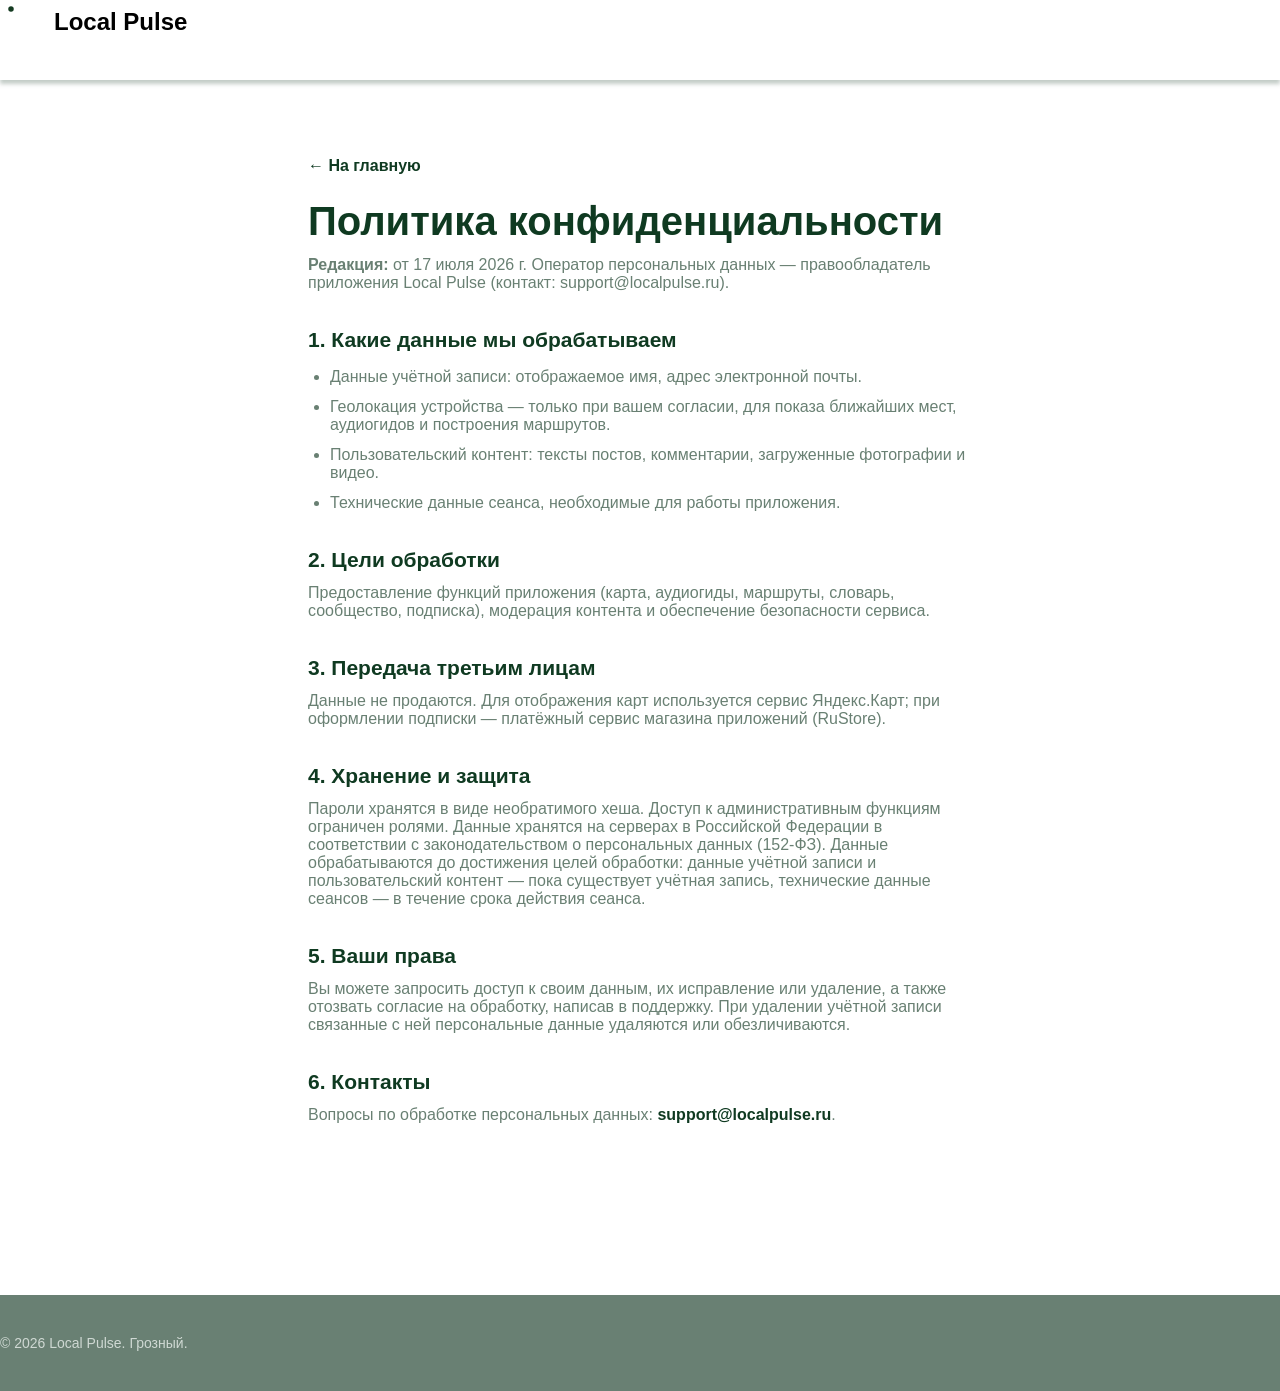
==== privacy.html @ 08d47c0d "Update landing copy" ====
<!DOCTYPE html>
<html lang="ru">
<head>
  <meta charset="UTF-8" />
  <meta name="viewport" content="width=device-width, initial-scale=1.0" />
  <title>Политика конфиденциальности — Local Pulse</title>
  <link rel="stylesheet" href="styles.css" />
  <style>
    .doc { max-width: 760px; margin: 0 auto; padding: clamp(32px,6vw,80px) clamp(16px,5vw,48px); }
    .doc h1 { color: var(--green); font-size: clamp(28px,4vw,40px); }
    .doc h2 { color: var(--green); font-size: 21px; margin-top: 36px; }
    .doc p, .doc li { color: var(--muted); margin-top: 12px; font-size: 16px; }
    .doc ul { padding-left: 22px; }
    .doc .back { display: inline-block; margin-bottom: 24px; color: var(--green); font-weight: 700; }
  </style>
</head>
<body>
  <header class="site-header">
    <a class="brand" href="index.html">
      <span class="brand-mark" aria-hidden="true"><svg viewBox="0 0 24 24" width="22" height="22" fill="none"><path d="M12 2C7.6 2 4 5.5 4 9.9 4 15.6 12 22 12 22s8-6.4 8-12.1C20 5.5 16.4 2 12 2Z" fill="#fff"/><circle cx="12" cy="9.8" r="3" fill="#153B21"/></svg></span>
      Local Pulse
    </a>
  </header>
  <main class="doc">
    <a class="back" href="index.html">← На главную</a>
    <h1>Политика конфиденциальности</h1>
    <p><b>Редакция:</b> от 17 июля 2026 г. Оператор персональных данных — правообладатель приложения Local Pulse (контакт: support@localpulse.ru).</p>

    <h2>1. Какие данные мы обрабатываем</h2>
    <ul>
      <li>Данные учётной записи: отображаемое имя, адрес электронной почты.</li>
      <li>Геолокация устройства — только при вашем согласии, для показа ближайших мест, аудиогидов и построения маршрутов.</li>
      <li>Пользовательский контент: тексты постов, комментарии, загруженные фотографии и видео.</li>
      <li>Технические данные сеанса, необходимые для работы приложения.</li>
    </ul>

    <h2>2. Цели обработки</h2>
    <p>Предоставление функций приложения (карта, аудиогиды, маршруты, словарь, сообщество, подписка), модерация контента и обеспечение безопасности сервиса.</p>

    <h2>3. Передача третьим лицам</h2>
    <p>Данные не продаются. Для отображения карт используется сервис Яндекс.Карт; при оформлении подписки — платёжный сервис магазина приложений (RuStore).</p>

    <h2>4. Хранение и защита</h2>
    <p>Пароли хранятся в виде необратимого хеша. Доступ к административным функциям ограничен ролями. Данные хранятся на серверах в Российской Федерации в соответствии с законодательством о персональных данных (152-ФЗ). Данные обрабатываются до достижения целей обработки: данные учётной записи и пользовательский контент — пока существует учётная запись, технические данные сеансов — в течение срока действия сеанса.</p>

    <h2>5. Ваши права</h2>
    <p>Вы можете запросить доступ к своим данным, их исправление или удаление, а также отозвать согласие на обработку, написав в поддержку. При удалении учётной записи связанные с ней персональные данные удаляются или обезличиваются.</p>

    <h2>6. Контакты</h2>
    <p>Вопросы по обработке персональных данных: <a href="mailto:support@localpulse.ru" style="color:var(--green);font-weight:600">support@localpulse.ru</a>.</p>
  </main>
  <footer class="site-footer">
    <p class="footer-copy">© 2026 Local Pulse. Грозный.</p>
  </footer>
</body>
</html>
---- styles.css ----
:root {
  --green: #0f3a21;
  --green-deep: #0d331d;
  --sage: #698073;
  --sage-light: #cfd8d3;
  --ink: #000000;
  --muted: #698073;
  --white: #ffffff;
  --panel: #f1f1f2;
  --frame: 1000px;
  --radius: 15px;
}

* {
  box-sizing: border-box;
}

html {
  scroll-behavior: smooth;
}

body {
  margin: 0;
  background: var(--white);
  color: var(--ink);
  font-family: "Inter", -apple-system, BlinkMacSystemFont, "Segoe UI", Roboto, Arial, sans-serif;
  -webkit-font-smoothing: antialiased;
}

h1,
h2,
h3,
h4,
p {
  margin: 0;
}

a {
  color: inherit;
  text-decoration: none;
}

svg {
  display: block;
}

.site-header {
  position: sticky;
  top: 0;
  z-index: 10;
  width: 100%;
  height: 80px;
  background: var(--white);
  box-shadow: 0 4px 4px rgba(105, 128, 115, 0.4);
}

.header-inner {
  width: min(var(--frame), calc(100% - 48px));
  height: 100%;
  margin: 0 auto;
  display: flex;
  align-items: center;
  justify-content: space-between;
  gap: 40px;
}

.brand {
  display: inline-flex;
  align-items: center;
  gap: 10px;
  font-weight: 700;
  font-size: 24px;
  line-height: 1.2;
}

.brand--header {
  color: var(--green);
}

.brand-mark {
  width: 44px;
  height: 44px;
  border-radius: 12px;
  flex: none;
  display: block;
}

.header-nav {
  display: flex;
  align-items: center;
  gap: 40px;
  margin-left: auto;
  font-size: 16px;
  font-weight: 500;
}

.wrap {
  width: min(var(--frame), calc(100% - 48px));
  margin: 0 auto;
  padding: 74px 0 0;
  display: flex;
  flex-direction: column;
  gap: 94px;
}

.hero {
  display: flex;
  flex-direction: column;
  align-items: center;
  gap: 30px;
  text-align: center;
}

.hero h1 {
  max-width: 840px;
  font-size: 64px;
  line-height: 1.08;
  font-weight: 700;
}

.hero h1 span,
.section h2 span {
  color: var(--green);
}

.hero-sub {
  max-width: 1000px;
  color: var(--muted);
  font-size: 18px;
  line-height: 1.45;
  font-weight: 600;
}

.chips {
  display: flex;
  align-items: center;
  justify-content: center;
  gap: 20px;
  flex-wrap: wrap;
}

.chip-row {
  display: contents;
}

.chip {
  display: inline-flex;
  align-items: center;
  justify-content: center;
  gap: 10px;
  min-height: 44px;
  background: var(--white);
  border: 1px solid rgba(105, 128, 115, 0.4);
  border-radius: 14px;
  padding: 12px 14px;
  font-size: 14px;
  line-height: 1.2;
  font-weight: 500;
  color: var(--green);
  box-shadow: 0 0 5px rgba(15, 58, 33, 0.6);
}

.chip svg {
  width: 20px;
  height: 20px;
  flex: none;
  color: var(--green);
}

.support-section {
  display: grid;
  grid-template-columns: 390px 1fr;
  align-items: center;
  gap: 48px;
  padding: 28px;
  border: 1px solid rgba(105, 128, 115, 0.4);
  border-radius: var(--radius);
  background: linear-gradient(180deg, #ffffff 0%, #f7f9f7 100%);
  box-shadow: 0 0 10px rgba(15, 58, 33, 0.18);
}

.support-logos {
  display: grid;
  grid-template-columns: 1fr 1fr;
  align-items: center;
  gap: 18px;
}

.support-logos img {
  width: 100%;
  max-height: 120px;
  object-fit: contain;
  border-radius: 12px;
  background: var(--white);
  padding: 10px;
}

.support-logos img:nth-child(2) {
  padding: 0;
  background: var(--white);
}

.support-copy {
  display: flex;
  flex-direction: column;
  gap: 12px;
}

.support-copy h2 {
  font-size: 22px;
  line-height: 1.2;
  font-weight: 700;
  color: var(--green);
}

.support-copy p {
  color: var(--ink);
  font-size: 16px;
  line-height: 1.45;
  font-weight: 500;
}

.section {
  display: flex;
  flex-direction: column;
  gap: 40px;
}

.section--center {
  align-items: center;
  text-align: center;
}

.section h2 {
  font-size: 32px;
  line-height: 1.2;
  font-weight: 700;
}

.section-sub {
  max-width: 524px;
  color: var(--muted);
  font-size: 16px;
  line-height: 1.25;
  font-weight: 600;
}

.section-body {
  color: var(--muted);
  font-size: 16px;
  line-height: 1.28;
  font-weight: 600;
  text-align: justify;
}

.why-cards {
  width: 100%;
  display: grid;
  grid-template-columns: repeat(3, 1fr);
  gap: 20px;
}

.why-card {
  min-height: 207px;
  display: flex;
  flex-direction: column;
  justify-content: center;
  gap: 20px;
  text-align: left;
  background: var(--sage-light);
  border-radius: var(--radius);
  padding: 16px;
  box-shadow: 0 0 10px rgba(15, 58, 33, 0.6);
}

.why-ico {
  display: grid;
  place-items: center;
  width: 64px;
  height: 64px;
  padding: 14px;
  background: var(--sage);
  border-radius: 8px;
  color: var(--sage-light);
}

.why-card:first-child .why-ico {
  background: transparent;
  color: var(--sage);
  padding: 0;
}

.why-ico svg {
  width: 36px;
  height: 36px;
}

.why-card:first-child .why-ico svg {
  width: 64px;
  height: 64px;
}

.why-text {
  display: flex;
  flex-direction: column;
  gap: 20px;
}

.why-card h3 {
  font-size: 14px;
  line-height: 1.2;
  font-weight: 700;
}

.why-card p {
  font-size: 14px;
  line-height: 1.22;
  font-weight: 500;
  text-align: justify;
}

.phones {
  width: 100%;
  display: flex;
  align-items: center;
  justify-content: space-between;
  gap: 20px;
}

.phone {
  width: 228.78px;
  border-radius: 38px;
  background: #050505;
  padding: 9px;
  box-shadow: 0 0 16px rgba(15, 58, 33, 0.42);
}

.phone-screen {
  border-radius: 24px;
  overflow: hidden;
  background: #000;
  aspect-ratio: 1206 / 2622;
}

.phone-screen img {
  width: 100%;
  height: 100%;
  object-fit: cover;
  display: block;
}

.split {
  display: grid;
  grid-template-columns: minmax(0, 457px) minmax(0, 1fr);
  align-items: center;
  gap: 69px;
}

.split-copy {
  display: flex;
  flex-direction: column;
  gap: 20px;
}

.split--offline {
  grid-template-columns: 457px 400px;
  justify-content: space-between;
  gap: 80px;
}

.offline-graphic {
  position: relative;
  width: 400px;
  min-height: 200px;
}

.offline-back {
  position: absolute;
  inset: 35px 0 auto 0;
  height: 132px;
  background: var(--sage-light);
  border-radius: var(--radius);
  box-shadow: 0 0 10px rgba(15, 58, 33, 0.6);
  transform: rotate(4deg);
}

.offline-card {
  position: relative;
  margin-top: 18px;
  background: var(--white);
  border-radius: var(--radius);
  padding: 18px 16px;
  box-shadow: 0 0 10px rgba(15, 58, 33, 0.6);
  display: flex;
  flex-direction: column;
  gap: 16px;
}

.offline-signal {
  display: flex;
  align-items: center;
  justify-content: center;
  gap: 18px;
  font-size: 20px;
}

.offline-signal .arr {
  color: var(--ink);
  font-weight: 700;
}

.offline-signal .off {
  opacity: 0.45;
}

.offline-signal .ok {
  color: var(--green);
  font-weight: 800;
}

.offline-route {
  display: flex;
  align-items: center;
  gap: 12px;
  background: var(--panel);
  border: 1px solid var(--sage);
  border-radius: var(--radius);
  padding: 10px;
}

.or-ico {
  display: grid;
  place-items: center;
  width: 44px;
  height: 44px;
  border-radius: 12px;
  background: var(--sage-light);
  color: var(--ink);
  flex: none;
}

.or-ico svg {
  width: 22px;
  height: 22px;
}

.or-text {
  flex: 1;
  font-size: 12px;
  line-height: 1.2;
  font-weight: 400;
  color: #454545;
}

.or-text b {
  display: block;
  color: var(--ink);
  font-size: 14px;
  line-height: 1.2;
  font-weight: 700;
}

.or-play {
  width: 44px;
  height: 44px;
  border-radius: 12px;
  background: var(--sage);
  color: var(--white);
  display: grid;
  place-items: center;
  font-size: 13px;
  flex: none;
}

.split--language {
  grid-template-columns: 390px 457px;
  gap: 153px;
}

.flashcards {
  position: relative;
  width: 390px;
  height: 282px;
}

.flash {
  position: absolute;
  width: 296px;
  min-height: 121px;
  background: var(--white);
  border-radius: 12px;
  padding: 12px 14px;
  display: flex;
  flex-direction: column;
  gap: 20px;
  white-space: nowrap;
}

.flash small {
  font-size: 14px;
  line-height: 1.2;
  font-weight: 400;
  color: var(--ink);
}

.flash b {
  font-size: 16px;
  line-height: 1.2;
  font-weight: 500;
  color: var(--ink);
}

.flash i {
  font-style: normal;
  font-size: 14px;
  line-height: 1.2;
  font-weight: 400;
  color: var(--muted);
}

.flash-a {
  left: 0;
  top: 8px;
  transform: rotate(-5.4deg);
  box-shadow: 0 0 10px rgba(15, 58, 33, 0.6);
}

.flash-b {
  left: 78px;
  top: 120px;
  transform: rotate(7.29deg);
  box-shadow: 6px 6px 7.5px rgba(15, 58, 33, 0.6);
}

.split--reviews {
  grid-template-columns: 457px 1fr;
}

.reviews {
  width: 100%;
  display: flex;
  flex-direction: column;
  gap: 20px;
}

.review {
  background: var(--white);
  border-radius: 12px;
  padding: 16px 14px;
  box-shadow: 0 0 5px rgba(15, 58, 33, 0.6);
  display: flex;
  flex-direction: column;
  gap: 15px;
}

.review-head {
  display: flex;
  align-items: center;
  gap: 10px;
}

.review-av {
  width: 44px;
  height: 44px;
  border-radius: 50%;
  background: var(--sage);
  color: var(--white);
  display: grid;
  place-items: center;
  font-weight: 500;
  font-size: 16px;
  flex: none;
}

.review-who {
  display: flex;
  flex-direction: column;
  gap: 10px;
}

.review-who b {
  font-size: 16px;
  line-height: 1.2;
  font-weight: 500;
  color: var(--ink);
}

.review-who small {
  font-size: 12px;
  line-height: 1.2;
  font-weight: 500;
  color: var(--muted);
}

.review p {
  font-size: 14px;
  line-height: 1.2;
  font-weight: 400;
  color: var(--ink);
  text-align: justify;
}

.faq {
  width: 100%;
  display: flex;
  flex-direction: column;
  gap: 18px;
}

.faq details {
  background: var(--white);
  border-radius: 12px;
  box-shadow: 0 0 2.5px rgba(15, 58, 33, 0.25);
  overflow: hidden;
}

.faq summary {
  list-style: none;
  cursor: pointer;
  padding: 30px 14px;
  font-weight: 600;
  font-size: 16px;
  line-height: 1.2;
  color: var(--ink);
  display: flex;
  align-items: center;
  justify-content: space-between;
  gap: 15px;
}

.faq summary::-webkit-details-marker {
  display: none;
}

.faq .faq-chevron {
  color: var(--sage);
  font-size: 24px;
  font-weight: 400;
  line-height: 1;
  transition: transform 0.2s ease;
  flex: none;
}

.faq details[open] .faq-chevron {
  transform: rotate(90deg);
}

.faq details p {
  padding: 0 14px 22px;
  color: var(--muted);
  font-size: 14px;
  line-height: 1.5;
}

.site-footer {
  margin-top: 94px;
  background: var(--sage);
  color: var(--sage-light);
  padding: 40px 0;
}

.footer-inner {
  width: min(var(--frame), calc(100% - 48px));
  margin: 0 auto;
  display: grid;
  grid-template-columns: 419px 1fr;
  gap: 30px 90px;
}

.footer-brand {
  grid-column: 1;
}

.footer-about {
  grid-column: 1;
  max-width: 419px;
  color: var(--sage-light);
  font-size: 14px;
  line-height: 1.25;
  font-weight: 400;
  text-align: justify;
}

.site-footer .brand {
  color: var(--sage-light);
}

.footer-cols {
  grid-column: 2;
  grid-row: 1 / span 2;
  display: flex;
  justify-content: flex-end;
  gap: 65px;
}

.footer-col {
  display: flex;
  flex-direction: column;
  gap: 20px;
}

.footer-col h4 {
  font-size: 14px;
  line-height: 1.2;
  font-weight: 600;
  color: var(--white);
}

.footer-col a {
  font-size: 14px;
  line-height: 1.2;
  font-weight: 400;
  color: var(--sage-light);
  white-space: nowrap;
}

.footer-col a:hover {
  color: var(--white);
}

.footer-bottom {
  grid-column: 1 / -1;
  display: flex;
  align-items: center;
  justify-content: space-between;
  gap: 20px;
  padding-top: 10px;
  border-top: 2px solid rgba(207, 216, 211, 0.55);
}

.footer-copy,
.footer-stores span {
  font-size: 14px;
  line-height: 1.2;
  color: var(--sage-light);
}

.footer-stores {
  display: flex;
  gap: 17px;
}

@media (max-width: 900px) {
  .site-header {
    height: auto;
    position: static;
  }

  .header-inner {
    padding: 16px 0;
    flex-wrap: wrap;
    gap: 18px;
  }

  .header-nav {
    order: 3;
    width: 100%;
    justify-content: space-between;
    gap: 12px;
    font-size: 14px;
    overflow-x: auto;
  }

  .wrap {
    width: min(440px, calc(100% - 40px));
    padding-top: 40px;
    gap: 56px;
  }

  .hero h1 {
    font-size: 40px;
    line-height: 1.18;
  }

  .hero-sub {
    font-size: 13px;
  }

  .chips {
    display: flex;
    flex-direction: column;
    align-items: stretch;
  }

  .chip-row {
    display: flex;
    gap: 14px;
  }

  .chip {
    flex: 1;
    font-size: 13px;
  }

  .section {
    gap: 24px;
  }

  .section h2 {
    font-size: 24px;
  }

  .section-sub,
  .section-body {
    font-size: 14px;
  }

  .why-cards,
  .support-section,
  .split,
  .split--offline,
  .split--language,
  .split--reviews {
    grid-template-columns: 1fr;
    gap: 28px;
  }

  .phones {
    flex-wrap: wrap;
    justify-content: center;
  }

  .support-section {
    padding: 20px;
  }

  .support-logos {
    grid-template-columns: 1fr;
  }

  .phone {
    width: min(228.78px, calc(50% - 10px));
    min-width: 156px;
  }

  .offline-graphic,
  .flashcards {
    width: 100%;
  }

  .flash-b {
    left: auto;
    right: 0;
  }

  .footer-inner {
    width: min(440px, calc(100% - 40px));
    grid-template-columns: 1fr;
  }

  .footer-brand,
  .footer-about,
  .footer-cols,
  .footer-bottom {
    grid-column: 1;
  }

  .footer-cols {
    grid-row: auto;
    justify-content: flex-start;
    gap: 48px;
    flex-wrap: wrap;
  }

  .footer-bottom {
    flex-direction: column;
    align-items: flex-start;
  }
}

@media (max-width: 520px) {
  .header-nav {
    font-size: 13px;
  }

  .phone {
    width: 100%;
    max-width: 228.78px;
  }
}
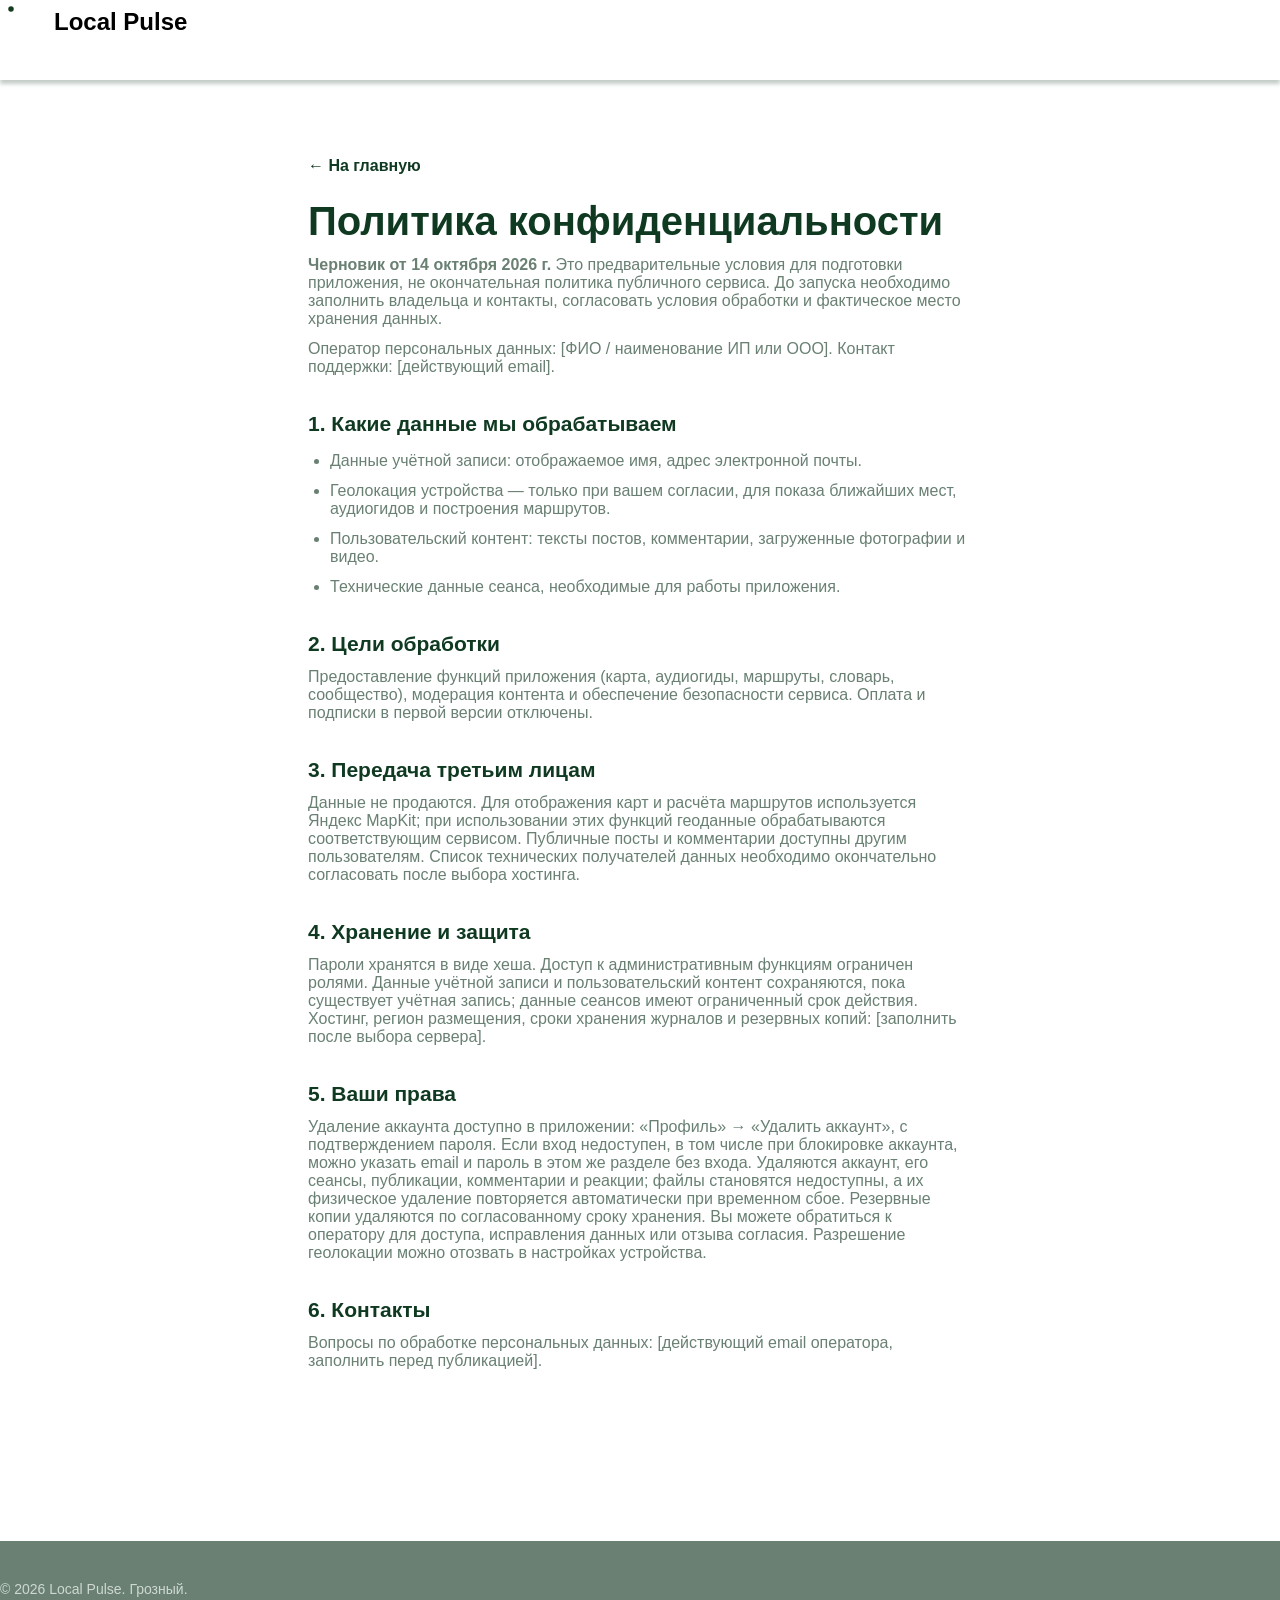
==== commit dea7e36c: "Fix policy links and publish clearly marked preparation drafts" ====
--- a/privacy.html
+++ b/privacy.html
@@ -24,7 +24,8 @@
   <main class="doc">
     <a class="back" href="index.html">← На главную</a>
     <h1>Политика конфиденциальности</h1>
-    <p><b>Редакция:</b> от 17 июля 2026 г. Оператор персональных данных — правообладатель приложения Local Pulse (контакт: support@localpulse.ru).</p>
+    <p><b>Черновик от 14 октября 2026 г.</b> Это предварительные условия для подготовки приложения, не окончательная политика публичного сервиса. До запуска необходимо заполнить владельца и контакты, согласовать условия обработки и фактическое место хранения данных.</p>
+    <p>Оператор персональных данных: [ФИО / наименование ИП или ООО]. Контакт поддержки: [действующий email].</p>
 
     <h2>1. Какие данные мы обрабатываем</h2>
     <ul>
@@ -35,19 +36,19 @@
     </ul>
 
     <h2>2. Цели обработки</h2>
-    <p>Предоставление функций приложения (карта, аудиогиды, маршруты, словарь, сообщество, подписка), модерация контента и обеспечение безопасности сервиса.</p>
+    <p>Предоставление функций приложения (карта, аудиогиды, маршруты, словарь, сообщество), модерация контента и обеспечение безопасности сервиса. Оплата и подписки в первой версии отключены.</p>
 
     <h2>3. Передача третьим лицам</h2>
-    <p>Данные не продаются. Для отображения карт используется сервис Яндекс.Карт; при оформлении подписки — платёжный сервис магазина приложений (RuStore).</p>
+    <p>Данные не продаются. Для отображения карт и расчёта маршрутов используется Яндекс MapKit; при использовании этих функций геоданные обрабатываются соответствующим сервисом. Публичные посты и комментарии доступны другим пользователям. Список технических получателей данных необходимо окончательно согласовать после выбора хостинга.</p>
 
     <h2>4. Хранение и защита</h2>
-    <p>Пароли хранятся в виде необратимого хеша. Доступ к административным функциям ограничен ролями. Данные хранятся на серверах в Российской Федерации в соответствии с законодательством о персональных данных (152-ФЗ). Данные обрабатываются до достижения целей обработки: данные учётной записи и пользовательский контент — пока существует учётная запись, технические данные сеансов — в течение срока действия сеанса.</p>
+    <p>Пароли хранятся в виде хеша. Доступ к административным функциям ограничен ролями. Данные учётной записи и пользовательский контент сохраняются, пока существует учётная запись; данные сеансов имеют ограниченный срок действия. Хостинг, регион размещения, сроки хранения журналов и резервных копий: [заполнить после выбора сервера].</p>
 
     <h2>5. Ваши права</h2>
-    <p>Вы можете запросить доступ к своим данным, их исправление или удаление, а также отозвать согласие на обработку, написав в поддержку. При удалении учётной записи связанные с ней персональные данные удаляются или обезличиваются.</p>
+    <p>Удаление аккаунта доступно в приложении: «Профиль» → «Удалить аккаунт», с подтверждением пароля. Если вход недоступен, в том числе при блокировке аккаунта, можно указать email и пароль в этом же разделе без входа. Удаляются аккаунт, его сеансы, публикации, комментарии и реакции; файлы становятся недоступны, а их физическое удаление повторяется автоматически при временном сбое. Резервные копии удаляются по согласованному сроку хранения. Вы можете обратиться к оператору для доступа, исправления данных или отзыва согласия. Разрешение геолокации можно отозвать в настройках устройства.</p>
 
     <h2>6. Контакты</h2>
-    <p>Вопросы по обработке персональных данных: <a href="mailto:support@localpulse.ru" style="color:var(--green);font-weight:600">support@localpulse.ru</a>.</p>
+    <p>Вопросы по обработке персональных данных: [действующий email оператора, заполнить перед публикацией].</p>
   </main>
   <footer class="site-footer">
     <p class="footer-copy">© 2026 Local Pulse. Грозный.</p>
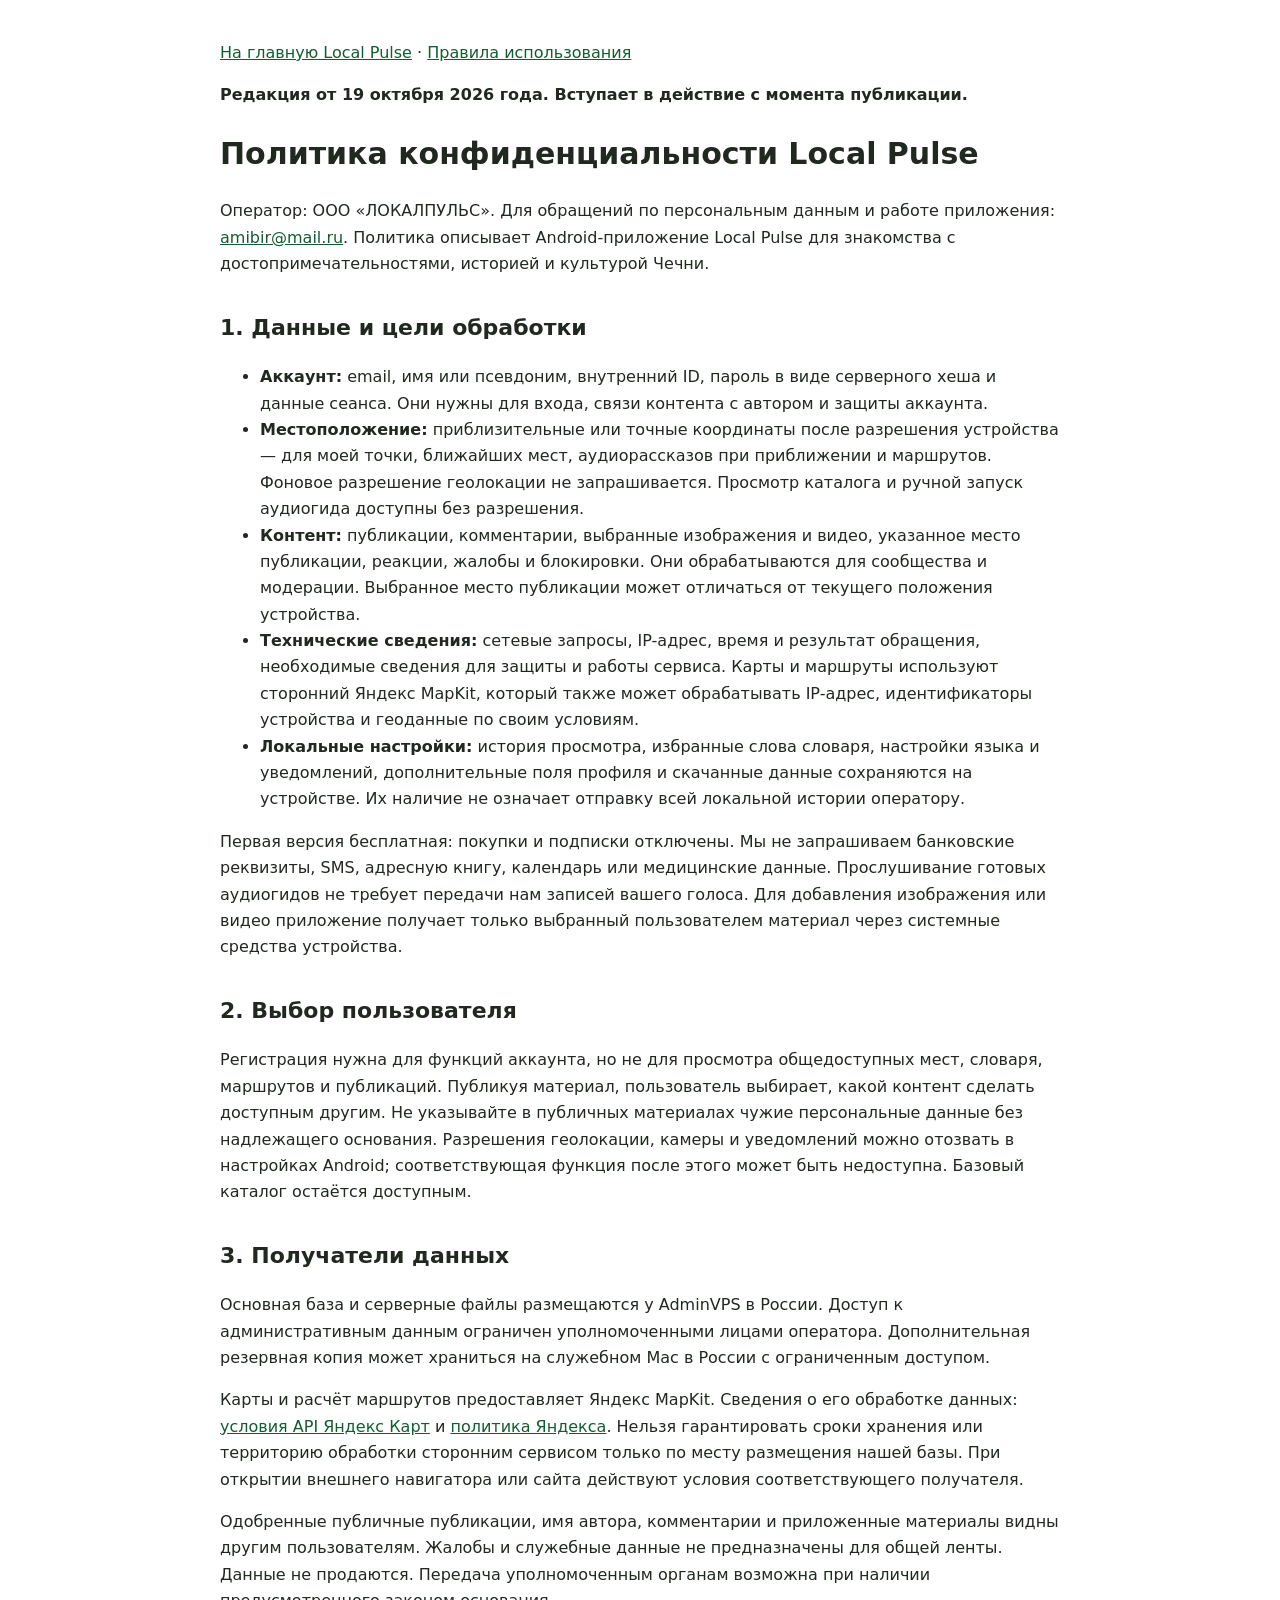
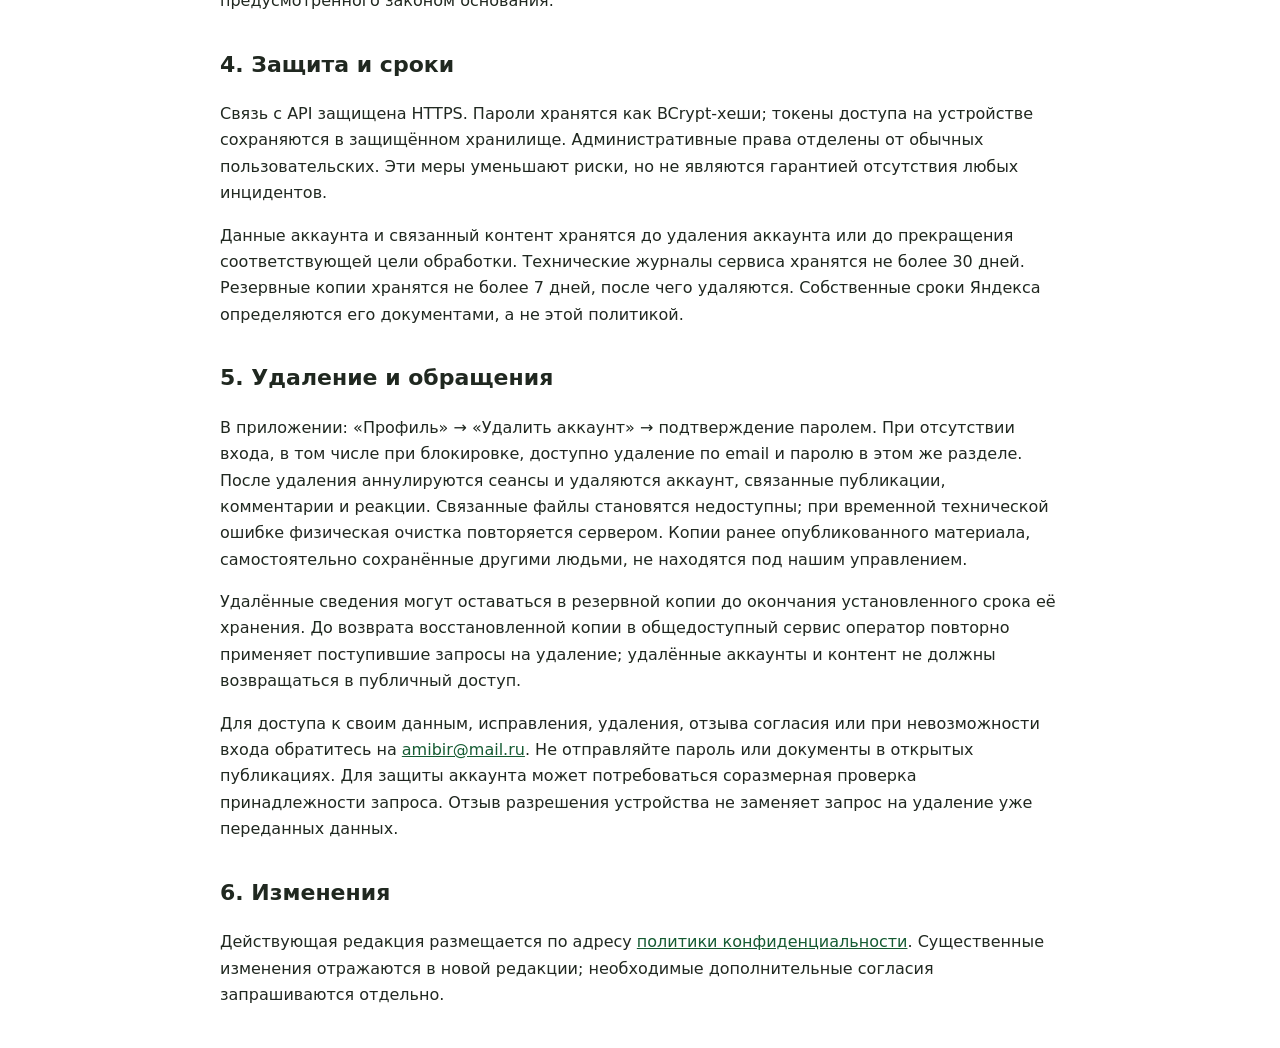
==== commit 24aa3a73: "Publish owner-approved LocalPulse privacy policy and terms" ====
--- a/privacy.html
+++ b/privacy.html
@@ -1,57 +1,32 @@
-<!DOCTYPE html>
-<html lang="ru">
-<head>
-  <meta charset="UTF-8" />
-  <meta name="viewport" content="width=device-width, initial-scale=1.0" />
-  <title>Политика конфиденциальности — Local Pulse</title>
-  <link rel="stylesheet" href="styles.css" />
-  <style>
-    .doc { max-width: 760px; margin: 0 auto; padding: clamp(32px,6vw,80px) clamp(16px,5vw,48px); }
-    .doc h1 { color: var(--green); font-size: clamp(28px,4vw,40px); }
-    .doc h2 { color: var(--green); font-size: 21px; margin-top: 36px; }
-    .doc p, .doc li { color: var(--muted); margin-top: 12px; font-size: 16px; }
-    .doc ul { padding-left: 22px; }
-    .doc .back { display: inline-block; margin-bottom: 24px; color: var(--green); font-weight: 700; }
-  </style>
-</head>
-<body>
-  <header class="site-header">
-    <a class="brand" href="index.html">
-      <span class="brand-mark" aria-hidden="true"><svg viewBox="0 0 24 24" width="22" height="22" fill="none"><path d="M12 2C7.6 2 4 5.5 4 9.9 4 15.6 12 22 12 22s8-6.4 8-12.1C20 5.5 16.4 2 12 2Z" fill="#fff"/><circle cx="12" cy="9.8" r="3" fill="#153B21"/></svg></span>
-      Local Pulse
-    </a>
-  </header>
-  <main class="doc">
-    <a class="back" href="index.html">← На главную</a>
-    <h1>Политика конфиденциальности</h1>
-    <p><b>Черновик от 14 октября 2026 г.</b> Это предварительные условия для подготовки приложения, не окончательная политика публичного сервиса. До запуска необходимо заполнить владельца и контакты, согласовать условия обработки и фактическое место хранения данных.</p>
-    <p>Оператор персональных данных: [ФИО / наименование ИП или ООО]. Контакт поддержки: [действующий email].</p>
-
-    <h2>1. Какие данные мы обрабатываем</h2>
-    <ul>
-      <li>Данные учётной записи: отображаемое имя, адрес электронной почты.</li>
-      <li>Геолокация устройства — только при вашем согласии, для показа ближайших мест, аудиогидов и построения маршрутов.</li>
-      <li>Пользовательский контент: тексты постов, комментарии, загруженные фотографии и видео.</li>
-      <li>Технические данные сеанса, необходимые для работы приложения.</li>
-    </ul>
-
-    <h2>2. Цели обработки</h2>
-    <p>Предоставление функций приложения (карта, аудиогиды, маршруты, словарь, сообщество), модерация контента и обеспечение безопасности сервиса. Оплата и подписки в первой версии отключены.</p>
-
-    <h2>3. Передача третьим лицам</h2>
-    <p>Данные не продаются. Для отображения карт и расчёта маршрутов используется Яндекс MapKit; при использовании этих функций геоданные обрабатываются соответствующим сервисом. Публичные посты и комментарии доступны другим пользователям. Список технических получателей данных необходимо окончательно согласовать после выбора хостинга.</p>
-
-    <h2>4. Хранение и защита</h2>
-    <p>Пароли хранятся в виде хеша. Доступ к административным функциям ограничен ролями. Данные учётной записи и пользовательский контент сохраняются, пока существует учётная запись; данные сеансов имеют ограниченный срок действия. Хостинг, регион размещения, сроки хранения журналов и резервных копий: [заполнить после выбора сервера].</p>
-
-    <h2>5. Ваши права</h2>
-    <p>Удаление аккаунта доступно в приложении: «Профиль» → «Удалить аккаунт», с подтверждением пароля. Если вход недоступен, в том числе при блокировке аккаунта, можно указать email и пароль в этом же разделе без входа. Удаляются аккаунт, его сеансы, публикации, комментарии и реакции; файлы становятся недоступны, а их физическое удаление повторяется автоматически при временном сбое. Резервные копии удаляются по согласованному сроку хранения. Вы можете обратиться к оператору для доступа, исправления данных или отзыва согласия. Разрешение геолокации можно отозвать в настройках устройства.</p>
-
-    <h2>6. Контакты</h2>
-    <p>Вопросы по обработке персональных данных: [действующий email оператора, заполнить перед публикацией].</p>
-  </main>
-  <footer class="site-footer">
-    <p class="footer-copy">© 2026 Local Pulse. Грозный.</p>
-  </footer>
-</body>
-</html>
+<!doctype html>
+<html lang="ru"><head><meta charset="utf-8"><meta name="viewport" content="width=device-width, initial-scale=1"><title>Политика конфиденциальности — Local Pulse</title>
+<style>body{font:16px/1.65 system-ui,sans-serif;color:#202820;max-width:840px;margin:40px auto;padding:0 24px}h1{font-size:30px}h2{font-size:22px;margin-top:32px}.review{border-left:4px solid #b36b00;padding:16px;background:#fff6e5}a{color:#155b32}</style></head><body>
+<nav><a href="https://khalopenyo.github.io/LocalPulseLanding/">На главную Local Pulse</a> · <a href="terms.html">Правила использования</a></nav>
+<p><strong>Редакция от 19 октября 2026 года. Вступает в действие с момента публикации.</strong></p>
+<h1>Политика конфиденциальности Local Pulse</h1>
+<p>Оператор: ООО «ЛОКАЛПУЛЬС». Для обращений по персональным данным и работе приложения: <a href="mailto:amibir@mail.ru">amibir@mail.ru</a>. Политика описывает Android-приложение Local Pulse для знакомства с достопримечательностями, историей и культурой Чечни.</p>
+<h2>1. Данные и цели обработки</h2>
+<ul>
+<li><strong>Аккаунт:</strong> email, имя или псевдоним, внутренний ID, пароль в виде серверного хеша и данные сеанса. Они нужны для входа, связи контента с автором и защиты аккаунта.</li>
+<li><strong>Местоположение:</strong> приблизительные или точные координаты после разрешения устройства — для моей точки, ближайших мест, аудиорассказов при приближении и маршрутов. Фоновое разрешение геолокации не запрашивается. Просмотр каталога и ручной запуск аудиогида доступны без разрешения.</li>
+<li><strong>Контент:</strong> публикации, комментарии, выбранные изображения и видео, указанное место публикации, реакции, жалобы и блокировки. Они обрабатываются для сообщества и модерации. Выбранное место публикации может отличаться от текущего положения устройства.</li>
+<li><strong>Технические сведения:</strong> сетевые запросы, IP-адрес, время и результат обращения, необходимые сведения для защиты и работы сервиса. Карты и маршруты используют сторонний Яндекс MapKit, который также может обрабатывать IP-адрес, идентификаторы устройства и геоданные по своим условиям.</li>
+<li><strong>Локальные настройки:</strong> история просмотра, избранные слова словаря, настройки языка и уведомлений, дополнительные поля профиля и скачанные данные сохраняются на устройстве. Их наличие не означает отправку всей локальной истории оператору.</li>
+</ul>
+<p>Первая версия бесплатная: покупки и подписки отключены. Мы не запрашиваем банковские реквизиты, SMS, адресную книгу, календарь или медицинские данные. Прослушивание готовых аудиогидов не требует передачи нам записей вашего голоса. Для добавления изображения или видео приложение получает только выбранный пользователем материал через системные средства устройства.</p>
+<h2>2. Выбор пользователя</h2>
+<p>Регистрация нужна для функций аккаунта, но не для просмотра общедоступных мест, словаря, маршрутов и публикаций. Публикуя материал, пользователь выбирает, какой контент сделать доступным другим. Не указывайте в публичных материалах чужие персональные данные без надлежащего основания. Разрешения геолокации, камеры и уведомлений можно отозвать в настройках Android; соответствующая функция после этого может быть недоступна. Базовый каталог остаётся доступным.</p>
+<h2>3. Получатели данных</h2>
+<p>Основная база и серверные файлы размещаются у AdminVPS в России. Доступ к административным данным ограничен уполномоченными лицами оператора. Дополнительная резервная копия может храниться на служебном Mac в России с ограниченным доступом.</p>
+<p>Карты и расчёт маршрутов предоставляет Яндекс MapKit. Сведения о его обработке данных: <a href="https://yandex.ru/legal/maps_api/ru/">условия API Яндекс Карт</a> и <a href="https://yandex.ru/legal/confidential/ru/">политика Яндекса</a>. Нельзя гарантировать сроки хранения или территорию обработки сторонним сервисом только по месту размещения нашей базы. При открытии внешнего навигатора или сайта действуют условия соответствующего получателя.</p>
+<p>Одобренные публичные публикации, имя автора, комментарии и приложенные материалы видны другим пользователям. Жалобы и служебные данные не предназначены для общей ленты. Данные не продаются. Передача уполномоченным органам возможна при наличии предусмотренного законом основания.</p>
+<h2>4. Защита и сроки</h2>
+<p>Связь с API защищена HTTPS. Пароли хранятся как BCrypt-хеши; токены доступа на устройстве сохраняются в защищённом хранилище. Административные права отделены от обычных пользовательских. Эти меры уменьшают риски, но не являются гарантией отсутствия любых инцидентов.</p>
+<p>Данные аккаунта и связанный контент хранятся до удаления аккаунта или до прекращения соответствующей цели обработки. Технические журналы сервиса хранятся не более 30 дней. Резервные копии хранятся не более 7 дней, после чего удаляются. Собственные сроки Яндекса определяются его документами, а не этой политикой.</p>
+<h2>5. Удаление и обращения</h2>
+<p>В приложении: «Профиль» → «Удалить аккаунт» → подтверждение паролем. При отсутствии входа, в том числе при блокировке, доступно удаление по email и паролю в этом же разделе. После удаления аннулируются сеансы и удаляются аккаунт, связанные публикации, комментарии и реакции. Связанные файлы становятся недоступны; при временной технической ошибке физическая очистка повторяется сервером. Копии ранее опубликованного материала, самостоятельно сохранённые другими людьми, не находятся под нашим управлением.</p>
+<p>Удалённые сведения могут оставаться в резервной копии до окончания установленного срока её хранения. До возврата восстановленной копии в общедоступный сервис оператор повторно применяет поступившие запросы на удаление; удалённые аккаунты и контент не должны возвращаться в публичный доступ.</p>
+<p>Для доступа к своим данным, исправления, удаления, отзыва согласия или при невозможности входа обратитесь на <a href="mailto:amibir@mail.ru">amibir@mail.ru</a>. Не отправляйте пароль или документы в открытых публикациях. Для защиты аккаунта может потребоваться соразмерная проверка принадлежности запроса. Отзыв разрешения устройства не заменяет запрос на удаление уже переданных данных.</p>
+<h2>6. Изменения</h2>
+<p>Действующая редакция размещается по адресу <a href="https://168.113.168.137/legal/privacy.html">политики конфиденциальности</a>. Существенные изменения отражаются в новой редакции; необходимые дополнительные согласия запрашиваются отдельно.</p>
+</body></html>
